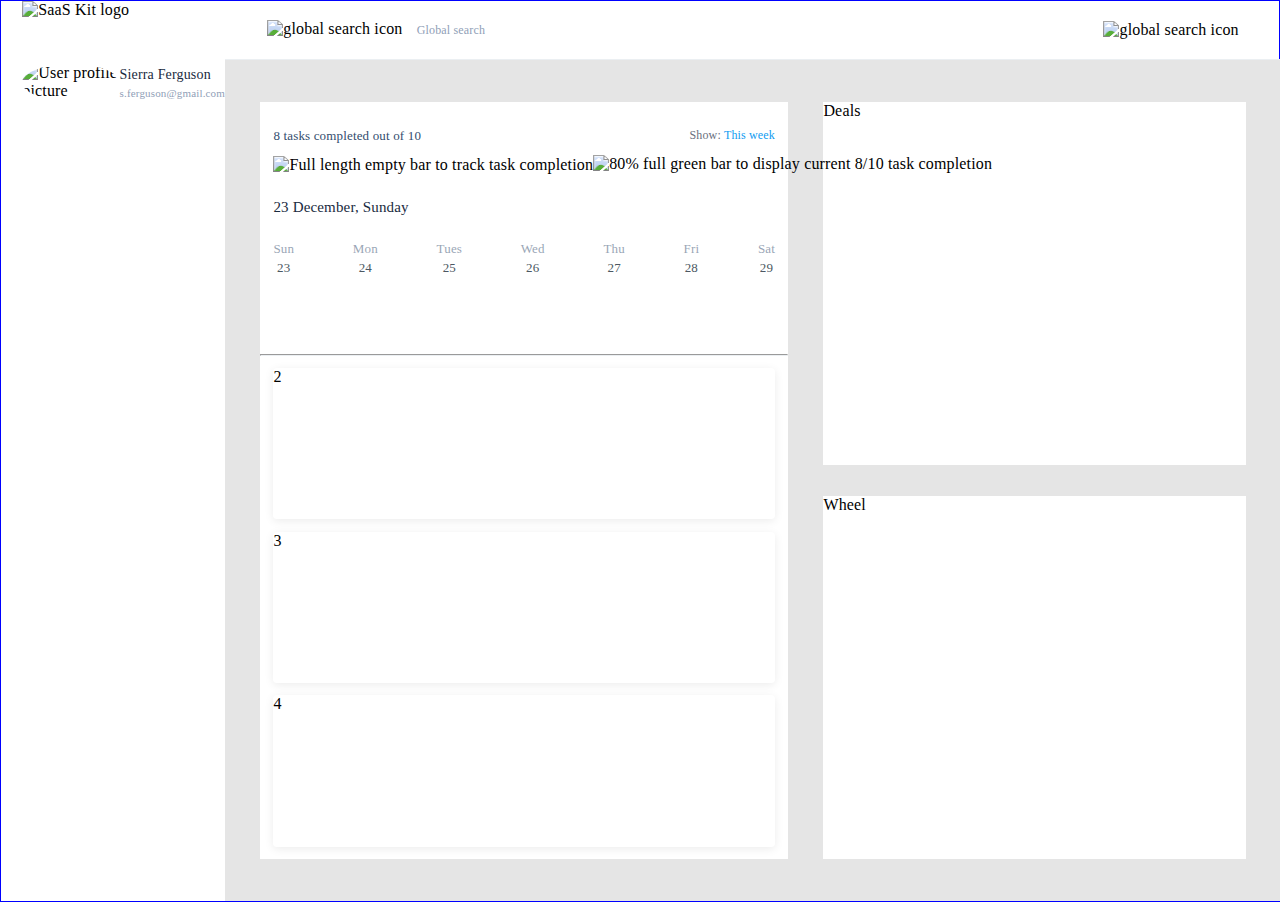
==== index.html @ 0e9f81cc "nav-bar structure" ====
<!DOCTYPE html>
<html lang="en">
	<head>
		<meta charset="UTF-8" />
		<meta name="viewport" content="width=device-width, initial-scale=1.0" />
		<title>Document</title>

		<!--Bootstrap files-->
		<link rel="stylesheet" href="css/bootstrap.min.css" />
		<link rel="stylesheet" href="css/bootstrap.theme.css" />

		<!--My CSS style file-->
		<link rel="stylesheet" href="style.css" />
		<!--Font Ref-->
		<link
			rel="stylesheet"
			href="https://fonts.googleapis.com/css?family=Poppins&display=swap"
		/>
	</head>
	<body>
		<div class="flexible wrapper">
			<div class="flexible side-nav">
				<div class="flexible side-nav-wrapper">
					<!--not sure if need these classes-->
					<div class="logo nav-item">
						<img
							class="img-fluid"
							src="nav-icons/SaaS-Kit.png"
							alt="SaaS Kit logo"
						/>
					</div>
					<div class="avatar">
						<img
							class="img-fluid sierra"
							src="nav-icons/avatar.png"
							alt="User profile picture"
						/>
						<div class="profile-details">
							<div class="name section-title">Sierra Ferguson</div>
							<div class="email">s.ferguson@gmail.com</div>
						</div>
					</div>
				</div>
			</div>
			<div class="flexible full-site">
				<div class="search-bar bottom-divider my-row">
					<div class="my-row search-contents">
						<div>
							<img
								class="img-fluid center-me"
								src="nav-icons/search.png"
								alt="global search icon"
							/>
							<span class="search-text">Global search</span>
						</div>
						<img
							class="img-fluid center-me"
							src="nav-icons/notifications.png"
							alt="global search icon"
						/>
					</div>
				</div>
				<div class="flexible main-body">
					<div class="flexible task-section">
						<div class="task-top-bar flexible">
							<div class="my-row">
								<div class="number-completed">
									8 tasks completed out of 10
								</div>
								<div class="show-time">
									<span class="show">Show:</span>
									<span class="time">This week</span>
									<span class="dropdown-arrow"></span>
								</div>
							</div>

							<div class="color-bar">
								<img
									class="progress-bar lower img-fluid"
									src="media/progress-bar.png"
									alt="Full length empty bar to track task completion"
								/>
								<img
									class="progress-bar overlay img-fluid"
									src="media/green-overlay.png"
									alt="80% full green bar to display current 8/10 task completion"
								/>
							</div>
							<h1 class="section-title">23 December, Sunday</h1>
							<div class="calendar flexible">
								<div class="whole-date">
									<div class="day-of-week">Sun</div>
									<div class="date">23</div>
								</div>
								<div class="whole-date">
									<div class="day-of-week">Mon</div>
									<div class="date">24</div>
								</div>
								<div class="whole-date">
									<div class="day-of-week">Tues</div>
									<div class="date">25</div>
								</div>
								<div class="whole-date">
									<div class="day-of-week">Wed</div>
									<div class="date">26</div>
								</div>
								<div class="whole-date">
									<div class="day-of-week">Thu</div>
									<div class="date">27</div>
								</div>
								<div class="whole-date">
									<div class="day-of-week">Fri</div>
									<div class="date">28</div>
								</div>
								<div class="whole-date">
									<div class="day-of-week">Sat</div>
									<div class="date">29</div>
								</div>
							</div>
						</div>
						<hr class="bottom-divider" />
						<div class="task">2</div>
						<div class="task">3</div>
						<div class="task">4</div>
					</div>
					<div class="flexible charts">
						<div class="deals">
							Deals
						</div>
						<div class="task-wheel">
							Wheel
						</div>
					</div>
				</div>
			</div>
		</div>
	</body>
</html>
---- style.css ----
body {
	margin: 0;
	height: 100vh;
	width: 100vw;
	letter-spacing: 0.01em;
}

* {
	box-sizing: border-box;
}

*:hover {
	border: 1px solid blue;
}

/* Page structure */
.flexible {
	display: flex;
	width: 100%;
	height: 100%;
}

.flexible.full-site,
.flexible.task-section,
.flexible.charts,
.task-top-bar {
	flex-direction: column;
}

.flexible.full-site {
	width: 82.5%;
}

.side-nav {
	width: 17.5%;
}

.flexible.main-body,
.flexible.charts {
	background-color: #e5e5e5;
}

.flexible.main-body {
	justify-content: space-evenly;
	align-items: center;
}

.flexible.task-section {
	width: 50%;
	justify-content: space-evenly;
	align-items: center;
	background-color: white;
}

.flexible.charts {
	width: 40%;
	align-items: center;
	justify-content: space-between;
}

.flexible.task-section,
.flexible.charts {
	height: 90%;
}

.deals,
.task-wheel {
	background-color: white;
	height: 48%;
	width: 100%;
}

/* General reusable style */
.bottom-divider {
	margin: 0;
	border-bottom: 1px solid #ebeff2;
	width: 100%;
}

.my-row {
	display: flex;
	width: 100%;
	display: inline-flex;
	justify-content: space-between;
}

.section-title {
	color: #192a3e;
	font-weight: 500;
	font-size: 15px;
	line-height: 22px;
}

/* Side-nav */

.flexible.side-nav {
	flex-direction: column;
	align-items: flex-end;
}
.flexible.side-nav-wrapper {
	flex-direction: column;
	height: 100%;
	width: 90.5%;
}

.logo {
	height: 7%;
}

.avatar {
	width: 100%;
	display: inline-flex;
	justify-content: space-around;
}

.profile-details {
	display: block;
}

.name {
	font-size: 14px;
	line-height: 21px;
}

.email {
	font-weight: 500;
	font-size: 11px;
	line-height: 16px;
	color: #90a0b7;
}

.sierra {
	border-radius: 50%;
}

/* Search-bar */

.search-bar {
	height: 7%;
	width: 100%;
	justify-content: center;
}

.search-contents {
	width: 92%;
	height: 100%;
	align-items: center;
}

.search-text {
	color: #90a0b7;
	font-size: 12px;
	line-height: 18px;
	padding-left: 10px;
}

/* Calander for task-bar */
.flexible.task-top-bar {
	height: 30%;
	width: 95%;
	justify-content: space-evenly;
}

.show-time {
	text-align: right;
}

.color-bar {
	position: relative;
}

.progress-bar.lower {
	width: 100%;
}

.progress-bar.overlay {
	width: 80%;
	position: absolute;
	bottom: 1px;
}

.calendar {
	width: 100%;
	height: 30%;
}

.number-completed,
.day-of-week,
.date {
	font-weight: 500;
	font-size: 13px;
	line-height: 19px;
}

.number-completed {
	color: #334d6e;
}

.show-time {
	right: 36px;
	font-weight: normal;
	font-size: 12px;
	line-height: 18px;
}

.show {
	color: #6a707e;
}

.time {
	color: #109cf1;
}

.number-completed,
.show-time {
	display: inline-block;
}

.calendar.flexible {
	text-align: center;
	justify-content: space-between;
	height: 40%;
}

.day-of-week {
	color: #334d6e;
	opacity: 0.5;
}

.date {
	color: #4c5862;
}

.flexible.tasks {
	flex-direction: column;
	align-items: center;
	justify-content: flex-end;
	height: 75%;
}

.task {
	width: 95%;
	box-shadow: 0px 2px 10px rgba(0, 0, 0, 0.08);
	border-radius: 4px;
	height: 20%;
}

/* Nav-bar functionality */

@media (max-width: 576px) {
	.side-nav {
		display: none;
	}
}

@media (max-width: 991.98px) {
	.flexible.wrapper {
		flex-direction: column;
	}
}
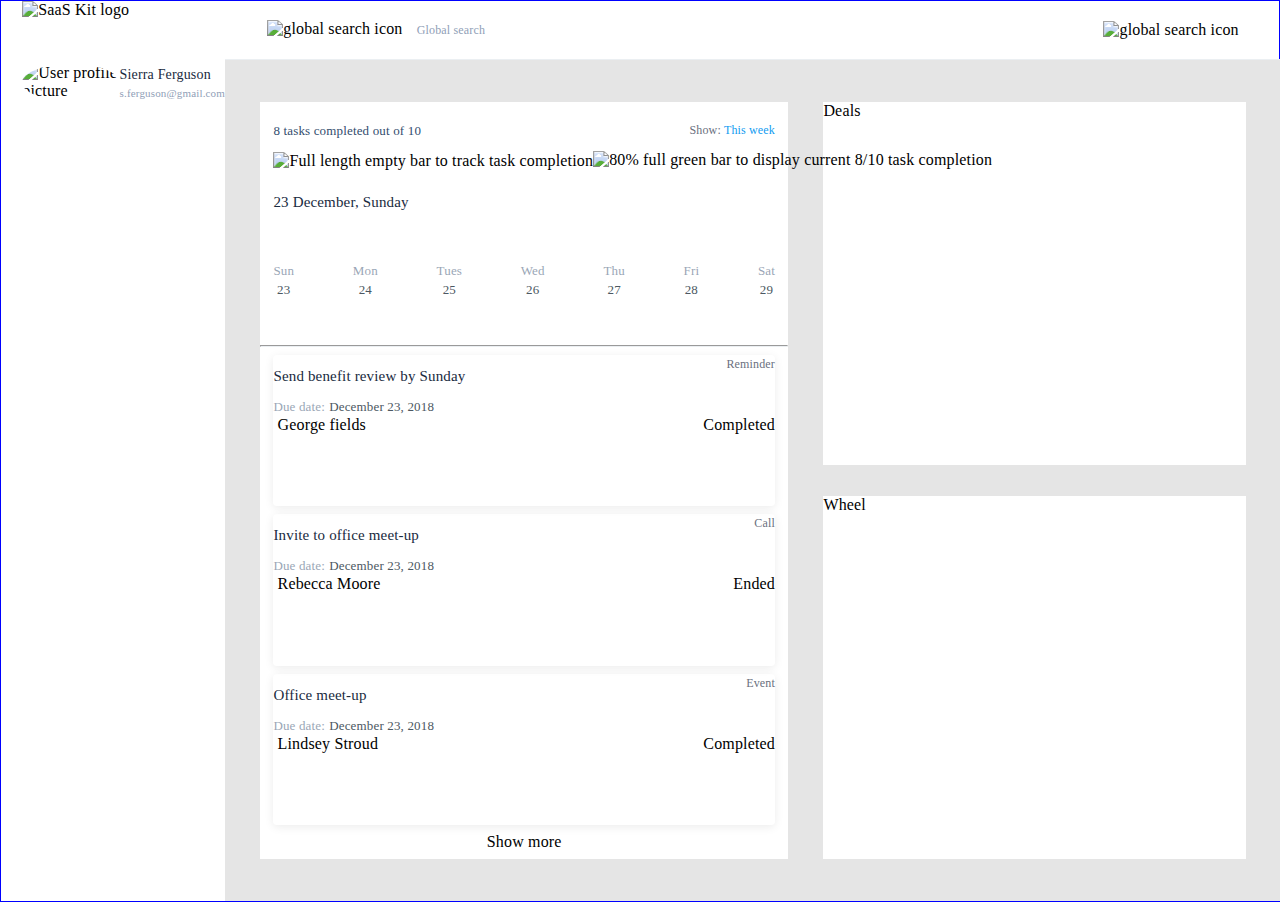
==== commit 14d9400a: "skeleton for 3 individual tasks" ====
--- a/index.html
+++ b/index.html
@@ -68,7 +68,7 @@
 									8 tasks completed out of 10
 								</div>
 								<div class="show-time">
-									<span class="show">Show:</span>
+									<span class="show small">Show:</span>
 									<span class="time">This week</span>
 									<span class="dropdown-arrow"></span>
 								</div>
@@ -119,9 +119,58 @@
 							</div>
 						</div>
 						<hr class="bottom-divider" />
-						<div class="task">2</div>
-						<div class="task">3</div>
-						<div class="task">4</div>
+						<div class="task flexible">
+							<div class="my-row">
+								<h1 class="section-title">Send benefit review by Sunday</h1>
+								<span class="show small">Reminder</span>
+							</div>
+							<div>
+								<span class="norm due-date">Due date:</span>
+								<span class="norm date">December 23, 2018</span>
+							</div>
+							<div class="my-row">
+								<div>
+									<img />
+									<span> George fields</span>
+								</div>
+								<div class="status-button green">Completed</div>
+							</div>
+						</div>
+						<div class="task flexible">
+							<div class="my-row">
+								<h1 class="section-title">Invite to office meet-up</h1>
+								<span class="show small">Call</span>
+							</div>
+							<div>
+								<span class="norm due-date">Due date:</span>
+								<span class="norm date">December 23, 2018</span>
+							</div>
+							<div class="my-row">
+								<div>
+									<img />
+									<span>Rebecca Moore</span>
+								</div>
+								<div class="status-button green">Ended</div>
+							</div>
+						</div>
+						<div class="task flexible">
+							<div class="my-row">
+								<h1 class="section-title">Office meet-up</h1>
+								<span class="show small">Event</span>
+							</div>
+							<div>
+								<span class="norm due-date">Due date:</span>
+								<span class="norm date">December 23, 2018</span>
+							</div>
+							<div class="my-row">
+								<div>
+									<img />
+									<span>Lindsey Stroud</span>
+								</div>
+								<div class="status-button green">Completed</div>
+							</div>
+						</div>
+						<div class="show-more button">Show more</div>
 					</div>
 					<div class="flexible charts">
 						<div class="deals">
--- a/style.css
+++ b/style.css
@@ -23,7 +23,8 @@
 .flexible.full-site,
 .flexible.task-section,
 .flexible.charts,
-.task-top-bar {
+.task-top-bar,
+.flexible.task {
 	flex-direction: column;
 }
 
@@ -91,6 +92,16 @@
 	line-height: 22px;
 }
 
+.show.small {
+	font-size: 12px;
+	line-height: 18px;
+	color: #6a707e;
+}
+
+.norm {
+	font-weight: normal;
+}
+
 /* Side-nav */
 
 .flexible.side-nav {
@@ -186,6 +197,7 @@
 
 .number-completed,
 .day-of-week,
+.due-date,
 .date {
 	font-weight: 500;
 	font-size: 13px;
@@ -197,16 +209,11 @@
 }
 
 .show-time {
-	right: 36px;
 	font-weight: normal;
 	font-size: 12px;
 	line-height: 18px;
 }
 
-.show {
-	color: #6a707e;
-}
-
 .time {
 	color: #109cf1;
 }
@@ -219,10 +226,12 @@
 .calendar.flexible {
 	text-align: center;
 	justify-content: space-between;
+	align-items: center;
 	height: 40%;
 }
 
-.day-of-week {
+.day-of-week,
+.due-date {
 	color: #334d6e;
 	opacity: 0.5;
 }
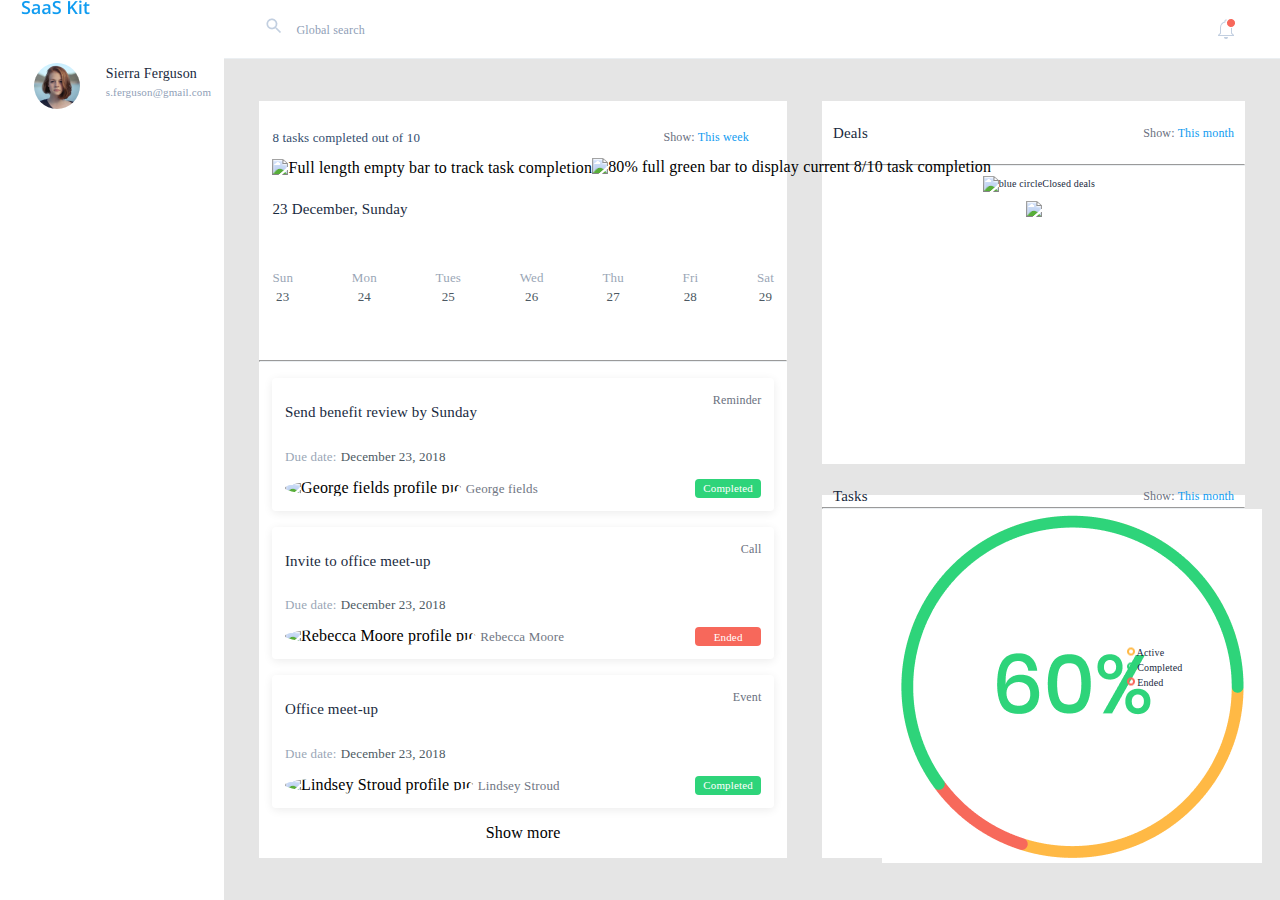
==== commit 7e8c1c70: "task section complete" ====
--- a/index.html
+++ b/index.html
@@ -31,7 +31,7 @@
 					</div>
 					<div class="avatar">
 						<img
-							class="img-fluid sierra"
+							class="img-fluid user-pic"
 							src="nav-icons/avatar.png"
 							alt="User profile picture"
 						/>
@@ -124,16 +124,22 @@
 								<h1 class="section-title">Send benefit review by Sunday</h1>
 								<span class="show small">Reminder</span>
 							</div>
-							<div>
+							<div class="due">
 								<span class="norm due-date">Due date:</span>
 								<span class="norm date">December 23, 2018</span>
 							</div>
 							<div class="my-row">
 								<div>
-									<img />
-									<span> George fields</span>
-								</div>
-								<div class="status-button green">Completed</div>
+									<img
+										class="img-fluid user-pic"
+										src="media/top-guy.png"
+										alt="George fields profile pic "
+									/>
+									<span class="user-name norm"> George fields</span>
+								</div>
+								<div class="status-button green">
+									<span class="status">Completed</span>
+								</div>
 							</div>
 						</div>
 						<div class="task flexible">
@@ -141,16 +147,22 @@
 								<h1 class="section-title">Invite to office meet-up</h1>
 								<span class="show small">Call</span>
 							</div>
-							<div>
+							<div class="due">
 								<span class="norm due-date">Due date:</span>
 								<span class="norm date">December 23, 2018</span>
 							</div>
 							<div class="my-row">
 								<div>
-									<img />
-									<span>Rebecca Moore</span>
-								</div>
-								<div class="status-button green">Ended</div>
+									<img
+										class="img-fluid user-pic"
+										src="media/top-girl.png"
+										alt="Rebecca Moore profile pic"
+									/>
+									<span class="user-name norm">Rebecca Moore</span>
+								</div>
+								<div class="status-button red">
+									<span class="status">Ended</span>
+								</div>
 							</div>
 						</div>
 						<div class="task flexible">
@@ -158,26 +170,93 @@
 								<h1 class="section-title">Office meet-up</h1>
 								<span class="show small">Event</span>
 							</div>
-							<div>
+							<div class="due">
 								<span class="norm due-date">Due date:</span>
 								<span class="norm date">December 23, 2018</span>
 							</div>
 							<div class="my-row">
 								<div>
-									<img />
-									<span>Lindsey Stroud</span>
-								</div>
-								<div class="status-button green">Completed</div>
+									<img
+										class="img-fluid user-pic"
+										src="media/bottom-girl.png"
+										alt="Lindsey Stroud profile pic"
+									/>
+									<span class="user-name norm">Lindsey Stroud</span>
+								</div>
+								<div class="status-button green">
+									<span class="status">Completed</span>
+								</div>
 							</div>
 						</div>
 						<div class="show-more button">Show more</div>
 					</div>
 					<div class="flexible charts">
-						<div class="deals">
-							Deals
-						</div>
-						<div class="task-wheel">
-							Wheel
+						<div class="deals flexible">
+							<div class="my-row deal-title">
+								<div class="section-title">Deals</div>
+								<div class="show-time">
+									<span class="show small">Show:</span>
+									<span class="time">This month</span>
+									<span class="dropdown-arrow"></span>
+								</div>
+							</div>
+							<hr class="bottom-divider" />
+							<div class="key">
+								<div class="wrapper vertical-align">
+									<img
+										class="key-circle img-fluid"
+										src="media/blue-ellipse.png"
+										alt="blue circle"
+									/>
+									<span>Closed deals</span>
+								</div>
+							</div>
+							<div class="deals-graphic">
+								<img class="img-fluid" src="media/deals_graphic.png" />
+							</div>
+						</div>
+						<div class="task-wheel flexible">
+							<div class="my-row deal-title">
+								<div class="section-title">Tasks</div>
+								<div class="show-time">
+									<span class="show small">Show:</span>
+									<span class="time">This month</span>
+									<span class="dropdown-arrow"></span>
+								</div>
+							</div>
+							<hr class="bottom-divider" />
+							<div class="flexible tasks-grapics">
+								<div class="wrapper">
+								<div class="graphic">
+									<img class="img-fluid circle" src="media/circle-full.png" />
+								</div>
+								<div class="key three-circle">
+									<div class="vertical-align">
+										<img
+											class="key-circle img-fluid"
+											src="media/ellipse-yellow.png"
+											alt="blue circle"
+										/>
+										<span>Active</span>
+									</div>
+									<div class="vertical-align">
+										<img
+											class="key-circle img-fluid"
+											src="media/ellipse-green.png"
+											alt="blue circle"
+										/>
+										<span>Completed</span>
+									</div>
+									<div class="vertical-align">
+										<img
+											class="key-circle img-fluid"
+											src="media/ellipse-red.png"
+											alt="blue circle"
+										/>
+										<span>Ended</span>
+									</div>
+								</div>
+							</div>
 						</div>
 					</div>
 				</div>
--- a/style.css
+++ b/style.css
@@ -9,10 +9,6 @@
 	box-sizing: border-box;
 }
 
-*:hover {
-	border: 1px solid blue;
-}
-
 /* Page structure */
 .flexible {
 	display: flex;
@@ -80,7 +76,7 @@
 
 .my-row {
 	display: flex;
-	width: 100%;
+	width: 95%;
 	display: inline-flex;
 	justify-content: space-between;
 }
@@ -102,6 +98,16 @@
 	font-weight: normal;
 }
 
+.user-pic {
+	border-radius: 50%;
+}
+
+.vertical-align {
+	position: relative;
+	top: 50%;
+	transform: translateY(-50%);
+}
+
 /* Side-nav */
 
 .flexible.side-nav {
@@ -140,10 +146,6 @@
 	color: #90a0b7;
 }
 
-.sierra {
-	border-radius: 50%;
-}
-
 /* Search-bar */
 
 .search-bar {
@@ -198,10 +200,15 @@
 .number-completed,
 .day-of-week,
 .due-date,
-.date {
-	font-weight: 500;
+.date,
+.user-name {
 	font-size: 13px;
 	line-height: 19px;
+}
+
+.number-completed,
+.day-of-week {
+	font-weight: 500;
 }
 
 .number-completed {
@@ -247,21 +254,139 @@
 	height: 75%;
 }
 
-.task {
+/* Individual tasks */
+.flexible.task {
 	width: 95%;
+	height: 17.5%;
+	justify-content: space-evenly;
+	align-items: center;
 	box-shadow: 0px 2px 10px rgba(0, 0, 0, 0.08);
 	border-radius: 4px;
-	height: 20%;
+}
+
+.flexible.task .due {
+	align-self: flex-start;
+	padding-left: 2.5%;
+}
+
+.user-name {
+	color: #707683;
+}
+
+.status-button {
+	width: 14%;
+	height: 100%;
+	border-radius: 4px;
+	color: white;
+	font-size: 11px;
+	text-align: center;
+}
+
+.status {
+	position: relative;
+	top: 20%;
+	transform: translateY(-20%);
+}
+
+.green {
+	background: #2ed47a;
+}
+
+.red {
+	background: #f7685b;
+}
+
+/*chart section */
+
+.flexible.deals,
+.flexible.task-wheel {
+	justify-content: space-around;
+	align-items: center;
+	flex-direction: column;
+}
+
+.inner-flex {
+	height: 95%;
+	width: 95%;
+	justify-content: center;
+}
+
+.my-row.deal-title {
+	height: 18%;
+	align-items: center;
+}
+
+.key {
+	font-size: 10px;
+	line-height: 15px;
+	color: #192a3e;
+	align-self: flex-start;
+	padding-left: 2.5%;
+	width: 100%;
+	height: 10%;
+}
+
+.deals-graphic {
+	height: 75%;
+}
+
+.flexible.task-wheel {
+	align-items: center;
+	justify-content: center;
+}
+
+.flexible.task-graphics {
+	justify-content: center;
+	align-items: center;
+}
+
+.graphic {
+	width: 55%;
+}
+
+.key.three-circle {
+	width: 17%;
+	height: 80%;
+	justify-self: flex-end;
+}
+
+.wrapper {
+	display: flex;
+	justify-content: center;
+	align-items: center;
 }
 
 /* Nav-bar functionality */
-
 @media (max-width: 576px) {
 	.side-nav {
 		display: none;
 	}
-}
-
+	.flexible.wrapper {
+		flex-direction: column;
+	}
+	.flexible.full-site {
+		width: 100%;
+	}
+	.flexible.task-section,
+	.flexible.charts {
+		flex-wrap: wrap;
+		width: 100%;
+		height: 100%;
+	}
+	.flexible.main-body {
+		flex-direction: column;
+		display: block;
+	}
+	.body {
+		height: auto;
+	}
+	.calendar.flexible {
+		display: none;
+	}
+	.task {
+		display: block;
+	}
+}
 @media (max-width: 991.98px) {
 	.flexible.wrapper {
 		flex-direction: column;
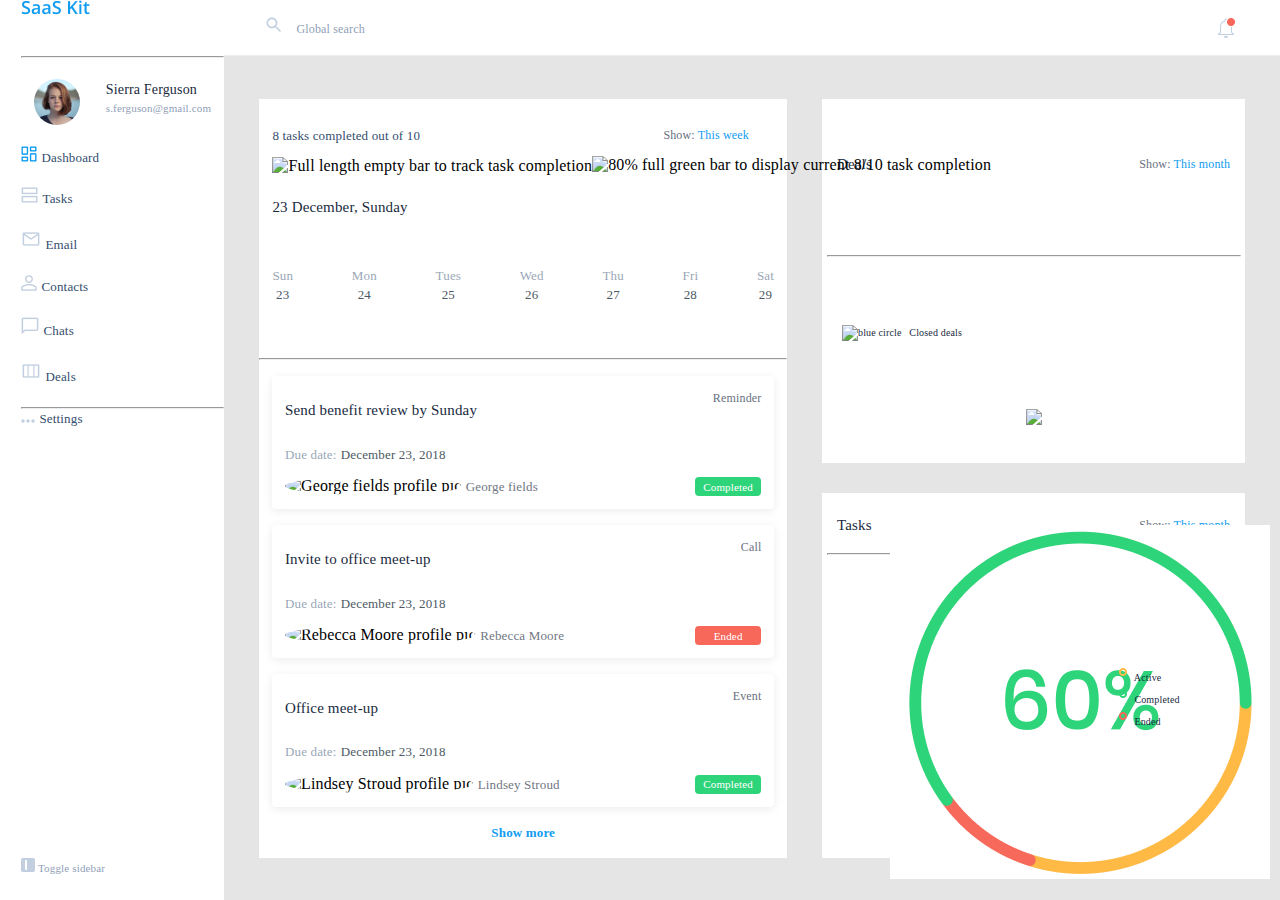
==== commit 34c10e78: "filled in nav-bar; still needs to be cleaned up" ====
--- a/index.html
+++ b/index.html
@@ -11,6 +11,13 @@
 
 		<!--My CSS style file-->
 		<link rel="stylesheet" href="style.css" />
+
+		<!--Font Awesome-->
+		<script
+			src="https://use.fontawesome.com/releases/v5.12.1/js/all.js"
+			data-search-pseudo-elements
+		></script>
+
 		<!--Font Ref-->
 		<link
 			rel="stylesheet"
@@ -22,26 +29,66 @@
 			<div class="flexible side-nav">
 				<div class="flexible side-nav-wrapper">
 					<!--not sure if need these classes-->
-					<div class="logo nav-item">
+					<div class="logo">
 						<img
 							class="img-fluid"
 							src="nav-icons/SaaS-Kit.png"
 							alt="SaaS Kit logo"
 						/>
 					</div>
-					<div class="avatar">
-						<img
-							class="img-fluid user-pic"
-							src="nav-icons/avatar.png"
-							alt="User profile picture"
-						/>
-						<div class="profile-details">
-							<div class="name section-title">Sierra Ferguson</div>
-							<div class="email">s.ferguson@gmail.com</div>
-						</div>
+					<hr class="bottom-divider" />
+					<div class="main-options">
+						<div class="main-options container">
+							<div class="avatar">
+								<img
+									class="img-fluid user-pic"
+									src="nav-icons/avatar.png"
+									alt="User profile picture"
+								/>
+								<div class="profile-details">
+									<div class="name section-title">Sierra Ferguson</div>
+									<div class="email">s.ferguson@gmail.com</div>
+								</div>
+							</div>
+							<div class="nav-item">
+								<img class="nav-icon" src="nav-icons/dashboard.png" />
+								<span class="nav-name">Dashboard</span>
+							</div>
+							<div class="nav-item">
+								<img class="nav-icon" src="nav-icons/tasks.png" />
+								<span class="nav-name">Tasks</span>
+							</div>
+							<div class="nav-item">
+								<img class="nav-icon" src="nav-icons/email.png" />
+								<span class="nav-name">Email</span>
+							</div>
+							<div class="nav-item">
+								<img class="nav-icon" src="nav-icons/contacts.png" />
+								<span class="nav-name">Contacts</span>
+							</div>
+							<div class="nav-item">
+								<img class="nav-icon" src="nav-icons/chat.png" />
+								<span class="nav-name">Chats</span>
+							</div>
+							<div class="nav-item">
+								<img class="nav-icon" src="nav-icons/deals.png" />
+								<span class="nav-name">Deals</span>
+							</div>
+						</div>
+					</div>
+					<hr class="bottom-divider" />
+					<div class="settings">
+						<img class="nav-icon" src="nav-icons/settings.png" />
+						<span class="nav-name">Settings</span>
+					</div>
+					<div class="toggle-sidebar">
+						<img class="nav-icon" src="nav-icons/toggle.png" />
+						<span>Toggle sidebar</span>
 					</div>
 				</div>
 			</div>
+			<!--Why isnt this working????
+			<a><i class="hamburger fas fa-bars"></i></a>-->
 			<div class="flexible full-site">
 				<div class="search-bar bottom-divider my-row">
 					<div class="my-row search-contents">
@@ -202,7 +249,7 @@
 							</div>
 							<hr class="bottom-divider" />
 							<div class="key">
-								<div class="wrapper vertical-align">
+								<div class="vertical-align">
 									<img
 										class="key-circle img-fluid"
 										src="media/blue-ellipse.png"
@@ -216,7 +263,7 @@
 							</div>
 						</div>
 						<div class="task-wheel flexible">
-							<div class="my-row deal-title">
+							<div class="my-row task-title">
 								<div class="section-title">Tasks</div>
 								<div class="show-time">
 									<span class="show small">Show:</span>
@@ -225,35 +272,36 @@
 								</div>
 							</div>
 							<hr class="bottom-divider" />
-							<div class="flexible tasks-grapics">
-								<div class="wrapper">
-								<div class="graphic">
-									<img class="img-fluid circle" src="media/circle-full.png" />
-								</div>
-								<div class="key three-circle">
-									<div class="vertical-align">
-										<img
-											class="key-circle img-fluid"
-											src="media/ellipse-yellow.png"
-											alt="blue circle"
-										/>
-										<span>Active</span>
+							<div class="flexible tasks-graphics">
+								<div class="graph-container">
+									<div class="graphic">
+										<img class="img-fluid circle" src="media/circle-full.png" />
 									</div>
-									<div class="vertical-align">
-										<img
-											class="key-circle img-fluid"
-											src="media/ellipse-green.png"
-											alt="blue circle"
-										/>
-										<span>Completed</span>
-									</div>
-									<div class="vertical-align">
-										<img
-											class="key-circle img-fluid"
-											src="media/ellipse-red.png"
-											alt="blue circle"
-										/>
-										<span>Ended</span>
+									<div class="key three-circle">
+										<div class="vertical-align">
+											<img
+												class="key-circle img-fluid"
+												src="media/ellipse-yellow.png"
+												alt="blue circle"
+											/>
+											<span>Active</span>
+										</div>
+										<div class="vertical-align">
+											<img
+												class="key-circle img-fluid"
+												src="media/ellipse-green.png"
+												alt="blue circle"
+											/>
+											<span>Completed</span>
+										</div>
+										<div class="vertical-align">
+											<img
+												class="key-circle img-fluid"
+												src="media/ellipse-red.png"
+												alt="blue circle"
+											/>
+											<span>Ended</span>
+										</div>
 									</div>
 								</div>
 							</div>
--- a/style.css
+++ b/style.css
@@ -65,6 +65,11 @@
 	background-color: white;
 	height: 48%;
 	width: 100%;
+	padding: 1%;
+}
+
+.hamburger {
+	display: hidden;
 }
 
 /* General reusable style */
@@ -108,6 +113,11 @@
 	transform: translateY(-50%);
 }
 
+.button {
+	cursor: pointer;
+	text-decoration: none;
+}
+
 /* Side-nav */
 
 .flexible.side-nav {
@@ -149,7 +159,7 @@
 /* Search-bar */
 
 .search-bar {
-	height: 7%;
+	height: 60px;
 	width: 100%;
 	justify-content: center;
 }
@@ -296,6 +306,13 @@
 	background: #f7685b;
 }
 
+.show-more.button {
+	color: #109cf1;
+	font-weight: 600;
+	font-size: 13px;
+	line-height: 19px;
+}
+
 /*chart section */
 
 .flexible.deals,
@@ -311,7 +328,8 @@
 	justify-content: center;
 }
 
-.my-row.deal-title {
+.my-row.deal-title,
+.task-title {
 	height: 18%;
 	align-items: center;
 }
@@ -326,8 +344,12 @@
 	height: 10%;
 }
 
+.key-circle {
+	margin: 5px;
+}
+
 .deals-graphic {
-	height: 75%;
+	height: auto;
 }
 
 .flexible.task-wheel {
@@ -335,25 +357,67 @@
 	justify-content: center;
 }
 
-.flexible.task-graphics {
-	justify-content: center;
-	align-items: center;
+.task-title {
+	height: 16%;
+	align-items: center;
+}
+
+.flexible.tasks-graphics {
+	height: 84%;
 }
 
 .graphic {
-	width: 55%;
+	width: 50%;
 }
 
 .key.three-circle {
-	width: 17%;
+	width: 20%;
 	height: 80%;
-	justify-self: flex-end;
-}
-
-.wrapper {
+}
+
+.graph-container {
 	display: flex;
 	justify-content: center;
 	align-items: center;
+}
+
+/* Nav-bar */
+.logo {
+	height: 60px;
+}
+.main-options {
+	height: 41.5%;
+}
+
+.settings {
+	height: 53.5%;
+}
+
+.nav-name {
+	font-weight: 500;
+	font-size: 13px;
+	line-height: 19px;
+	color: #334d6e;
+}
+
+.toggle-sidebar {
+	height: 5%;
+	color: #90a0b7;
+	font-size: 11px;
+}
+
+.logo,
+.main-options,
+.settings,
+.toggle-sidebar {
+	justify-content: stretch;
+}
+
+.main-options.container {
+	display: flex;
+	flex-direction: column;
+	justify-content: space-evenly;
+	height: 100%;
 }
 
 /* Nav-bar functionality */
@@ -391,4 +455,12 @@
 	.flexible.wrapper {
 		flex-direction: column;
 	}
-}
+	.side-nav {
+		display: none;
+	}
+	.hamburger {
+		display: inline-block;
+		position: absolute;
+		right: 15px;
+	}
+}
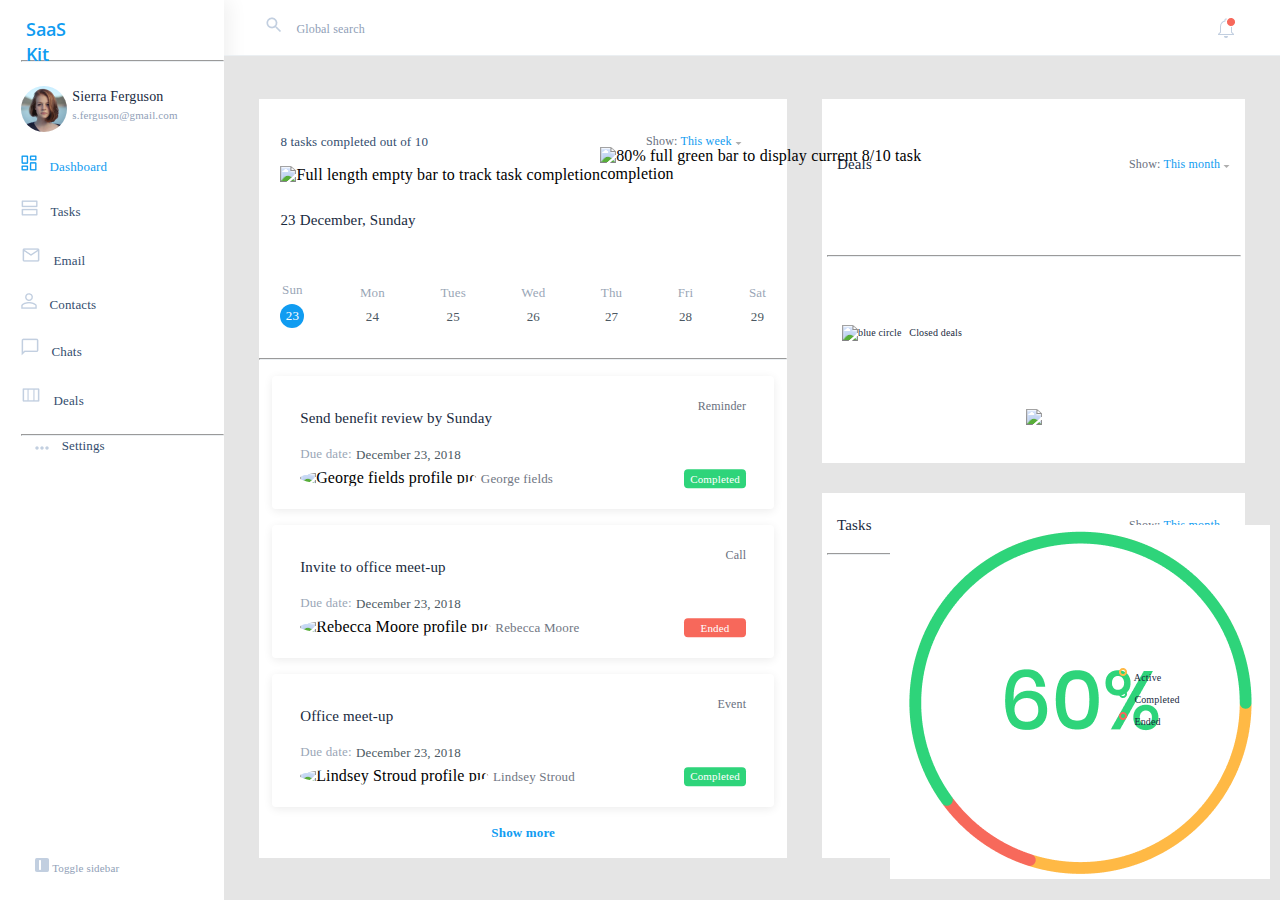
==== commit d63949dd: "nav-bar complete with new CSS styled logo" ====
--- a/index.html
+++ b/index.html
@@ -18,10 +18,14 @@
 			data-search-pseudo-elements
 		></script>
 
-		<!--Font Ref-->
+		<!--Fonts Ref-->
 		<link
 			rel="stylesheet"
 			href="https://fonts.googleapis.com/css?family=Poppins&display=swap"
+		/>
+		<link
+			href="https://fonts.googleapis.com/css?family=Open+Sans&display=swap"
+			rel="stylesheet"
 		/>
 	</head>
 	<body>
@@ -30,18 +34,14 @@
 				<div class="flexible side-nav-wrapper">
 					<!--not sure if need these classes-->
 					<div class="logo">
-						<img
-							class="img-fluid"
-							src="nav-icons/SaaS-Kit.png"
-							alt="SaaS Kit logo"
-						/>
+						<span class="saas">SaaS Kit</span>
 					</div>
 					<hr class="bottom-divider" />
 					<div class="main-options">
 						<div class="main-options container">
 							<div class="avatar">
 								<img
-									class="img-fluid user-pic"
+									class="img-fluid user-pic sierra"
 									src="nav-icons/avatar.png"
 									alt="User profile picture"
 								/>
@@ -50,27 +50,27 @@
 									<div class="email">s.ferguson@gmail.com</div>
 								</div>
 							</div>
-							<div class="nav-item">
+							<div class="nav-item button">
 								<img class="nav-icon" src="nav-icons/dashboard.png" />
-								<span class="nav-name">Dashboard</span>
-							</div>
-							<div class="nav-item">
+								<span class="nav-name dashboard">Dashboard</span>
+							</div>
+							<div class="nav-item button">
 								<img class="nav-icon" src="nav-icons/tasks.png" />
 								<span class="nav-name">Tasks</span>
 							</div>
-							<div class="nav-item">
+							<div class="nav-item button">
 								<img class="nav-icon" src="nav-icons/email.png" />
 								<span class="nav-name">Email</span>
 							</div>
-							<div class="nav-item">
+							<div class="nav-item button">
 								<img class="nav-icon" src="nav-icons/contacts.png" />
 								<span class="nav-name">Contacts</span>
 							</div>
-							<div class="nav-item">
+							<div class="nav-item button">
 								<img class="nav-icon" src="nav-icons/chat.png" />
 								<span class="nav-name">Chats</span>
 							</div>
-							<div class="nav-item">
+							<div class="nav-item button">
 								<img class="nav-icon" src="nav-icons/deals.png" />
 								<span class="nav-name">Deals</span>
 							</div>
@@ -78,8 +78,10 @@
 					</div>
 					<hr class="bottom-divider" />
 					<div class="settings">
-						<img class="nav-icon" src="nav-icons/settings.png" />
-						<span class="nav-name">Settings</span>
+						<div class="nav-item">
+							<img class="nav-icon" src="nav-icons/settings.png" />
+							<span class="nav-name">Settings</span>
+						</div>
 					</div>
 					<div class="toggle-sidebar">
 						<img class="nav-icon" src="nav-icons/toggle.png" />
@@ -116,8 +118,14 @@
 								</div>
 								<div class="show-time">
 									<span class="show small">Show:</span>
-									<span class="time">This week</span>
-									<span class="dropdown-arrow"></span>
+									<span class="time week">This week</span>
+									<span>
+										<img
+											class="img-fluid button"
+											src="nav-icons/arrow.png"
+											alt="dropdown arrow"
+										/>
+									</span>
 								</div>
 							</div>
 
@@ -136,8 +144,10 @@
 							<h1 class="section-title">23 December, Sunday</h1>
 							<div class="calendar flexible">
 								<div class="whole-date">
-									<div class="day-of-week">Sun</div>
-									<div class="date">23</div>
+									<div class="day-of-week sun">Sun</div>
+									<div class="date today">
+										<span class="date">23</span>
+									</div>
 								</div>
 								<div class="whole-date">
 									<div class="day-of-week">Mon</div>
@@ -184,7 +194,7 @@
 									/>
 									<span class="user-name norm"> George fields</span>
 								</div>
-								<div class="status-button green">
+								<div class="status button green">
 									<span class="status">Completed</span>
 								</div>
 							</div>
@@ -207,7 +217,7 @@
 									/>
 									<span class="user-name norm">Rebecca Moore</span>
 								</div>
-								<div class="status-button red">
+								<div class="status button red">
 									<span class="status">Ended</span>
 								</div>
 							</div>
@@ -230,7 +240,7 @@
 									/>
 									<span class="user-name norm">Lindsey Stroud</span>
 								</div>
-								<div class="status-button green">
+								<div class="status button green">
 									<span class="status">Completed</span>
 								</div>
 							</div>
@@ -244,7 +254,13 @@
 								<div class="show-time">
 									<span class="show small">Show:</span>
 									<span class="time">This month</span>
-									<span class="dropdown-arrow"></span>
+									<span>
+										<img
+											class="img-fluid button"
+											src="nav-icons/arrow.png"
+											alt="dropdown arrow"
+										/>
+									</span>
 								</div>
 							</div>
 							<hr class="bottom-divider" />
@@ -268,7 +284,13 @@
 								<div class="show-time">
 									<span class="show small">Show:</span>
 									<span class="time">This month</span>
-									<span class="dropdown-arrow"></span>
+									<span>
+										<img
+											class="img-fluid button"
+											src="nav-icons/arrow.png"
+											alt="dropdown arrow"
+										/>
+									</span>
 								</div>
 							</div>
 							<hr class="bottom-divider" />
--- a/style.css
+++ b/style.css
@@ -123,7 +123,9 @@
 .flexible.side-nav {
 	flex-direction: column;
 	align-items: flex-end;
-}
+	box-shadow: 6px 0px 18px rgba(0, 0, 0, 0.06);
+}
+
 .flexible.side-nav-wrapper {
 	flex-direction: column;
 	height: 100%;
@@ -137,11 +139,27 @@
 .avatar {
 	width: 100%;
 	display: inline-flex;
-	justify-content: space-around;
+	justify-content: flex-start;
+}
+
+.user-pic.sierra {
+	margin-right: 5px;
 }
 
 .profile-details {
 	display: block;
+}
+
+.nav-item .nav-name.dashboard,
+.nav-item .nav-icon:hover,
+.nav-item .nav-name:hover,
+.day-of-week:hover,
+.date\:hover {
+	color: #109cf1;
+}
+
+.nav-item .nav-icon {
+	margin-right: 8px;
 }
 
 .name {
@@ -182,6 +200,7 @@
 	height: 30%;
 	width: 95%;
 	justify-content: space-evenly;
+	padding: 2px 8px 0px 8px;
 }
 
 .show-time {
@@ -235,6 +254,25 @@
 	color: #109cf1;
 }
 
+.whole-date .today {
+	background-color: #109cf1;
+	border-radius: 50%;
+	width: 24px;
+	height: 24px;
+}
+
+.whole-date .today .date {
+	color: white;
+}
+
+.day-of-week .sun {
+	margin-bottom: 5px;
+}
+
+.date {
+	vertical-align: middle;
+}
+
 .number-completed,
 .show-time {
 	display: inline-block;
@@ -244,7 +282,8 @@
 	text-align: center;
 	justify-content: space-between;
 	align-items: center;
-	height: 40%;
+	height: 20%;
+	margin-top: 25px;
 }
 
 .day-of-week,
@@ -255,6 +294,7 @@
 
 .date {
 	color: #4c5862;
+	margin-top: 5px;
 }
 
 .flexible.tasks {
@@ -283,7 +323,7 @@
 	color: #707683;
 }
 
-.status-button {
+.status.button {
 	width: 14%;
 	height: 100%;
 	border-radius: 4px;
@@ -334,6 +374,10 @@
 	align-items: center;
 }
 
+.flexible.task-section .flexible.task {
+	padding: 16px;
+}
+
 .key {
 	font-size: 10px;
 	line-height: 15px;
@@ -382,15 +426,32 @@
 }
 
 /* Nav-bar */
+.saas {
+	display: block;
+	position: absolute;
+	width: 69px;
+	height: 26px;
+	left: 26px;
+	top: 17px;
+
+	font-family: "Open Sans";
+	font-style: normal;
+	font-weight: 600;
+	font-size: 18px;
+	line-height: 25px;
+
+	color: #109cf1;
+}
+
 .logo {
-	height: 60px;
+	height: 64px;
 }
 .main-options {
-	height: 41.5%;
+	height: 44%;
 }
 
 .settings {
-	height: 53.5%;
+	height: 50%;
 }
 
 .nav-name {
@@ -420,6 +481,11 @@
 	height: 100%;
 }
 
+.settings,
+.toggle-sidebar {
+	margin-left: 7%;
+}
+
 /* Nav-bar functionality */
 @media (max-width: 576px) {
 	.side-nav {
@@ -447,8 +513,12 @@
 	.calendar.flexible {
 		display: none;
 	}
-	.task {
+
+	.task.flexible {
 		display: block;
+	}
+	.show-more.button {
+		display: none;
 	}
 }
 @media (max-width: 991.98px) {
